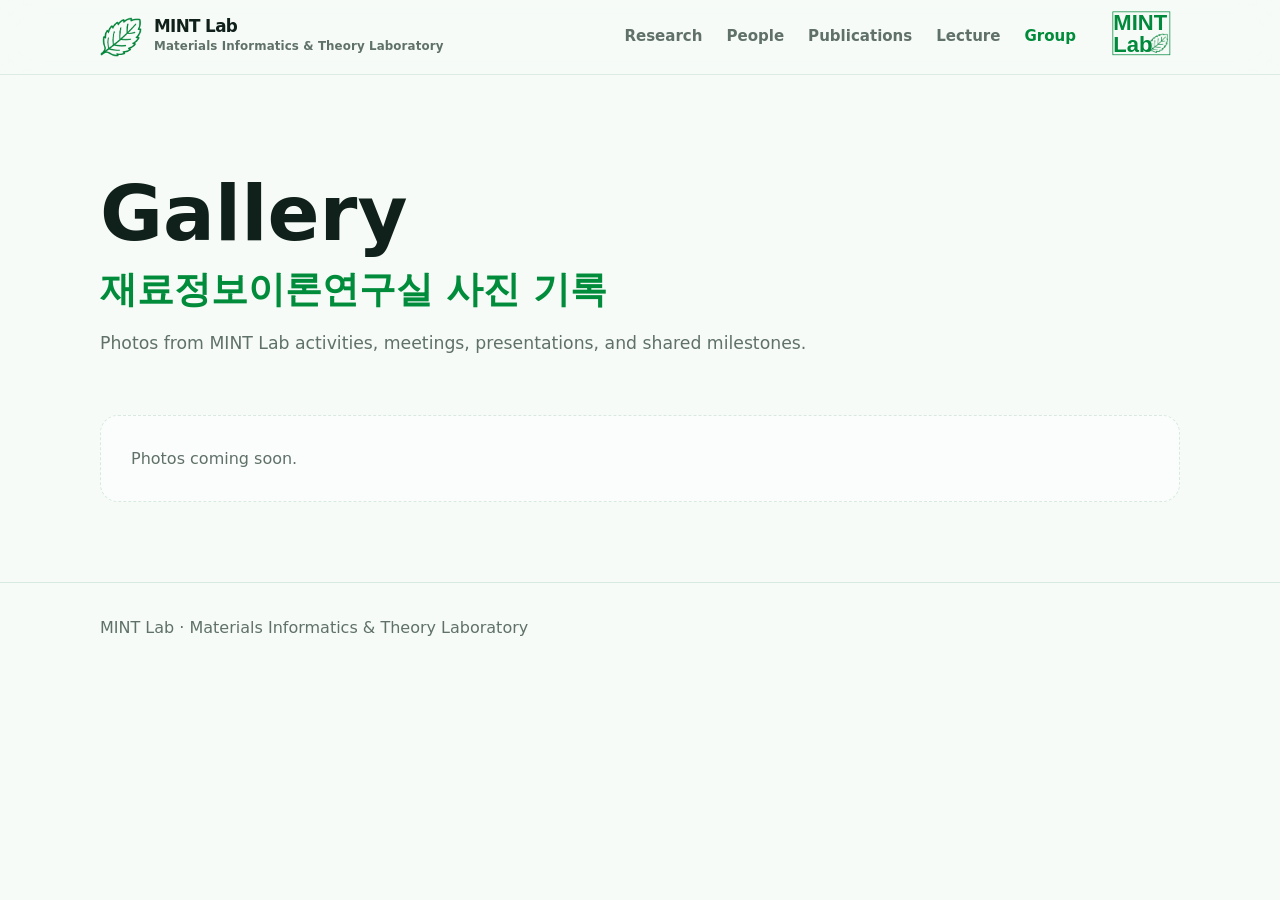
==== gallery.html @ 016ad632 "publications" ====
<!DOCTYPE html>
<html lang="en">
<head>
  <meta charset="UTF-8" />
  <meta name="viewport" content="width=device-width, initial-scale=1.0" />
  <title>MINT Lab | Gallery</title>
  <link rel="stylesheet" href="assets/css/gallery.css" />
</head>
<body>
  <nav class="nav">
    <div class="container nav-inner">
      <a class="brand" href="index.html">
        <img class="brand-logo" src="Logo.png" alt="MINT Lab logo" />
        <span class="brand-text">
          <strong>MINT Lab</strong>
          <span>Materials Informatics & Theory Laboratory</span>
        </span>
      </a>
      <div class="nav-links">
        <a href="research.html">Research</a>
        <a href="people.html">People</a>
        <div class="nav-item">
          <a href="publications.html">Publications</a>
          <div class="submenu">
            <a href="publications.html">Papers</a>
            <a href="patents.html">Patents</a>
          </div>
        </div>
        <a href="lecture.html">Lecture</a>
        <div class="nav-item">
          <a class="active" href="news.html">Group</a>
          <div class="submenu">
            <a href="news.html">News</a>
            <a class="active" href="gallery.html">Gallery</a>
          </div>
        </div>
        <img class="nav-art" src="Picture2.svg" alt="" />
      </div>
    </div>
  </nav>

  <header>
    <div class="container">
      <h1>Gallery</h1>
      <div class="highlight-line">재료정보이론연구실 사진 기록</div>
      <p class="lead">Photos from MINT Lab activities, meetings, presentations, and shared milestones.</p>
    </div>
  </header>

  <main class="container">
    <div class="gallery-grid" id="gallery-grid"></div>
    <div class="empty-gallery" id="empty-gallery">Photos coming soon.</div>
  </main>

  <footer>
    <div class="container">
      MINT Lab · Materials Informatics & Theory Laboratory
    </div>
  </footer>

  <script>
    const photos = [
      // { src: "gallery/lab-photo-001.jpg", caption: "Lab meeting, 2026" },
      // { src: "gallery/conference-001.jpg", caption: "Conference presentation" },
    ];

    const grid = document.querySelector("#gallery-grid");
    const empty = document.querySelector("#empty-gallery");

    if (photos.length > 0) {
      empty.hidden = true;
      grid.innerHTML = photos.map((photo) => `
        <figure class="gallery-item">
          <img src="${photo.src}" alt="${photo.caption}">
          <figcaption>${photo.caption}</figcaption>
        </figure>
      `).join("");
    }
  </script>
</body>
</html>
---- assets/css/gallery.css ----
:root {
      --bg: #f6fbf7;
      --surface: #ffffff;
      --line: #d8eadf;
      --ink: #10201a;
      --muted: #5f7168;
      --green: #008c3a;
      --green-soft: #dff5e7;
      --radius: 22px;
      --max: 1080px;
    }

    * { box-sizing: border-box; }

    body {
      margin: 0;
      font-family: Inter, system-ui, sans-serif;
      background: var(--bg);
      color: var(--ink);
      line-height: 1.6;
    }

    a { color: inherit; text-decoration: none; }
    .container { width: min(var(--max), calc(100% - 40px)); margin: 0 auto; }

    .nav {
      position: sticky;
      top: 0;
      z-index: 40;
      border-bottom: 1px solid rgba(216, 234, 223, .82);
      background: rgba(246, 251, 247, .82);
      backdrop-filter: blur(18px);
    }

    .nav-inner {
      height: 74px;
      display: flex;
      align-items: center;
      justify-content: space-between;
      gap: 22px;
    }

    .brand {
      display: flex;
      align-items: center;
      gap: 12px;
      font-weight: 900;
      letter-spacing: -.04em;
    }

    .brand-logo {
      width: 42px;
      height: 42px;
      object-fit: contain;
    }

    .brand-text strong { display: block; line-height: 1; font-size: 1.05rem; }
    .brand-text span { display: block; color: var(--muted); font-size: .74rem; letter-spacing: .01em; margin-top: 3px; }

    .nav-links {
      display: flex;
      gap: 24px;
      align-items: center;
      color: var(--muted);
      font-size: .94rem;
      font-weight: 700;
    }

    .nav-links a {
      display: inline-flex;
      align-items: center;
      line-height: 1;
    }

    .nav-links a:hover,
    .nav-links a.active { color: var(--green); }

    .nav-art {
      display: block;
      width: 80px;
      height: 80px;
      object-fit: contain;
      flex: 0 0 80px;
    }

    .nav-item {
      position: relative;
      display: inline-flex;
      align-items: center;
    }

    .submenu {
      position: absolute;
      top: 100%;
      left: 50%;
      transform: translateX(-50%);
      display: none;
      min-width: 104px;
      padding: 8px;
      border: 1px solid var(--line);
      border-radius: 14px;
      background: var(--surface);
      box-shadow: 0 14px 32px rgba(0,0,0,.08);
      z-index: 60;
    }

    .nav-item:hover .submenu,
    .nav-item:focus-within .submenu {
      display: grid;
      gap: 4px;
    }

    .submenu a {
      padding: 8px 10px;
      border-radius: 10px;
      white-space: nowrap;
    }

    .submenu a:hover {
      background: var(--green-soft);
      text-decoration: none;
    }

    header {
      padding: 90px 0 40px;
    }

    h1 {
      margin: 14px 0 18px;
      font-size: clamp(3rem, 6vw, 5.5rem);
      line-height: .92;
      letter-spacing: 0;
    }

    .highlight-line {
      margin: 0 0 18px;
      color: var(--green);
      font-size: clamp(1.5rem, 3vw, 2.3rem);
      font-weight: 900;
      line-height: 1.2;
    }

    .lead {
      max-width: 760px;
      color: var(--muted);
      font-size: 1.08rem;
    }

    .gallery-grid {
      display: grid;
      grid-template-columns: repeat(auto-fit, minmax(240px, 1fr));
      gap: 18px;
    }

    .gallery-item {
      margin: 0;
      background: var(--surface);
      border: 1px solid var(--line);
      border-radius: 18px;
      overflow: hidden;
      box-shadow: 0 10px 32px rgba(0,0,0,.04);
    }

    .gallery-item img {
      display: block;
      width: 100%;
      aspect-ratio: 4 / 3;
      object-fit: cover;
      background: var(--green-soft);
    }

    .gallery-item figcaption {
      padding: 14px 16px 16px;
      color: var(--muted);
      font-weight: 700;
    }

    .empty-gallery {
      padding: 30px;
      border: 1px dashed var(--line);
      border-radius: 18px;
      color: var(--muted);
      background: rgba(255,255,255,.56);
    }

    footer {
      border-top: 1px solid var(--line);
      margin-top: 80px;
      padding: 32px 0;
      color: var(--muted);
    }

    @media (max-width: 860px) {
      .nav-inner {
        height: auto;
        min-height: 74px;
        align-items: flex-start;
        flex-direction: column;
        justify-content: center;
        padding: 14px 0;
      }

      .nav-links {
        gap: 14px;
        flex-wrap: wrap;
        font-size: .9rem;
      }

      .brand-text span { display: none; }
    }
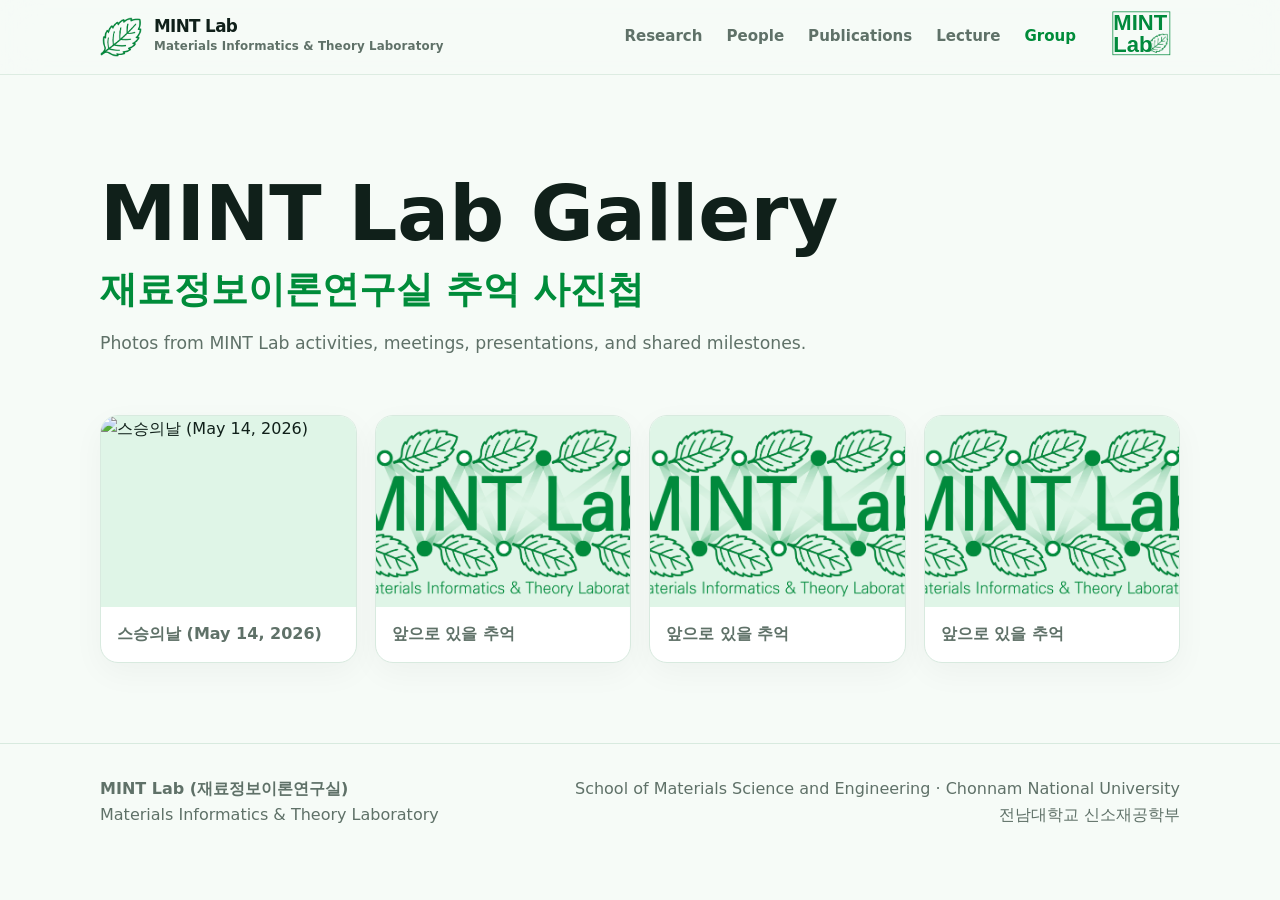
==== commit bf229143: "people updates" ====
--- a/gallery.html
+++ b/gallery.html
@@ -10,7 +10,7 @@
   <nav class="nav">
     <div class="container nav-inner">
       <a class="brand" href="index.html">
-        <img class="brand-logo" src="Logo.png" alt="MINT Lab logo" />
+        <img class="brand-logo" src="assets/images/site/mint-leaf-icon.png" alt="MINT Lab logo" />
         <span class="brand-text">
           <strong>MINT Lab</strong>
           <span>Materials Informatics & Theory Laboratory</span>
@@ -34,15 +34,15 @@
             <a class="active" href="gallery.html">Gallery</a>
           </div>
         </div>
-        <img class="nav-art" src="Picture2.svg" alt="" />
+        <img class="nav-art" src="assets/images/site/mint-lab-square-logo.svg" alt="" />
       </div>
     </div>
   </nav>
 
   <header>
     <div class="container">
-      <h1>Gallery</h1>
-      <div class="highlight-line">재료정보이론연구실 사진 기록</div>
+      <h1>MINT Lab Gallery</h1>
+      <div class="highlight-line">재료정보이론연구실 추억 사진첩</div>
       <p class="lead">Photos from MINT Lab activities, meetings, presentations, and shared milestones.</p>
     </div>
   </header>
@@ -52,16 +52,39 @@
     <div class="empty-gallery" id="empty-gallery">Photos coming soon.</div>
   </main>
 
-  <footer>
-    <div class="container">
-      MINT Lab · Materials Informatics & Theory Laboratory
+  <div class="lightbox" id="lightbox" hidden>
+    <button class="lightbox-close" type="button" aria-label="Close enlarged photo">×</button>
+    <button class="lightbox-nav lightbox-prev" type="button" aria-label="Previous photo">‹</button>
+    <figure class="lightbox-content">
+      <img id="lightbox-image" src="" alt="" />
+      <figcaption id="lightbox-caption"></figcaption>
+    </figure>
+    <button class="lightbox-nav lightbox-next" type="button" aria-label="Next photo">›</button>
+  </div>
+  <footer id="contact">
+    <div class="container footer-inner">
+      <div>
+        <strong style="color: var(--dark);">
+          MINT Lab (재료정보이론연구실)
+        </strong><br />
+        Materials Informatics & Theory Laboratory
+      </div>
+      <div>
+        School of Materials Science and Engineering · Chonnam National University
+        <br />
+        <span style="display: block; text-align: right;">
+          전남대학교 신소재공학부
+        </span>
+      </div>
     </div>
   </footer>
 
   <script>
     const photos = [
-      // { src: "gallery/lab-photo-001.jpg", caption: "Lab meeting, 2026" },
-      // { src: "gallery/conference-001.jpg", caption: "Conference presentation" },
+      { src: "gallery/20260514_0.png", caption: "스승의날 (May 14, 2026)" },
+      { src: "assets/images/site/mint-lab-horizontal-logo.png", caption: "앞으로 있을 추억" },
+      { src: "assets/images/site/mint-lab-horizontal-logo.png", caption: "앞으로 있을 추억" },
+      { src: "assets/images/site/mint-lab-horizontal-logo.png", caption: "앞으로 있을 추억" },
     ];
 
     const grid = document.querySelector("#gallery-grid");
@@ -69,13 +92,76 @@
 
     if (photos.length > 0) {
       empty.hidden = true;
-      grid.innerHTML = photos.map((photo) => `
-        <figure class="gallery-item">
+      grid.innerHTML = photos.map((photo, index) => `
+        <figure class="gallery-item" tabindex="0" role="button" data-photo-index="${index}" aria-label="Open photo: ${photo.caption}">
           <img src="${photo.src}" alt="${photo.caption}">
           <figcaption>${photo.caption}</figcaption>
         </figure>
       `).join("");
     }
+
+    const lightbox = document.querySelector("#lightbox");
+    const lightboxImage = document.querySelector("#lightbox-image");
+    const lightboxCaption = document.querySelector("#lightbox-caption");
+    const closeButton = document.querySelector(".lightbox-close");
+    const previousButton = document.querySelector(".lightbox-prev");
+    const nextButton = document.querySelector(".lightbox-next");
+    let currentPhotoIndex = 0;
+
+    function showPhoto(index) {
+      currentPhotoIndex = (index + photos.length) % photos.length;
+      const photo = photos[currentPhotoIndex];
+
+      lightboxImage.src = photo.src;
+      lightboxImage.alt = photo.caption;
+      lightboxCaption.textContent = photo.caption;
+    }
+
+    function openLightbox(item) {
+      showPhoto(Number(item.dataset.photoIndex || 0));
+      lightbox.hidden = false;
+      document.body.classList.add("lightbox-open");
+      closeButton.focus();
+    }
+
+    function closeLightbox() {
+      lightbox.hidden = true;
+      document.body.classList.remove("lightbox-open");
+      lightboxImage.src = "";
+    }
+
+    function showPreviousPhoto() {
+      showPhoto(currentPhotoIndex - 1);
+    }
+
+    function showNextPhoto() {
+      showPhoto(currentPhotoIndex + 1);
+    }
+
+    grid.addEventListener("click", (event) => {
+      const item = event.target.closest(".gallery-item");
+      if (item) openLightbox(item);
+    });
+
+    grid.addEventListener("keydown", (event) => {
+      const item = event.target.closest(".gallery-item");
+      if (!item || !["Enter", " "].includes(event.key)) return;
+      event.preventDefault();
+      openLightbox(item);
+    });
+
+    lightbox.addEventListener("click", (event) => {
+      if (event.target === lightbox || event.target === closeButton) closeLightbox();
+    });
+
+    previousButton.addEventListener("click", showPreviousPhoto);
+    nextButton.addEventListener("click", showNextPhoto);
+
+    document.addEventListener("keydown", (event) => {
+      if (event.key === "Escape" && !lightbox.hidden) closeLightbox();
+      if (event.key === "ArrowLeft" && !lightbox.hidden) showPreviousPhoto();
+      if (event.key === "ArrowRight" && !lightbox.hidden) showNextPhoto();
+    });
   </script>
 </body>
 </html>
--- a/assets/css/gallery.css
+++ b/assets/css/gallery.css
@@ -159,6 +159,15 @@
       border-radius: 18px;
       overflow: hidden;
       box-shadow: 0 10px 32px rgba(0,0,0,.04);
+      cursor: zoom-in;
+      transition: transform .18s ease, box-shadow .18s ease;
+    }
+
+    .gallery-item:hover,
+    .gallery-item:focus-visible {
+      transform: translateY(-2px);
+      box-shadow: 0 16px 42px rgba(0,0,0,.08);
+      outline: none;
     }
 
     .gallery-item img {
@@ -182,6 +191,125 @@
       color: var(--muted);
       background: rgba(255,255,255,.56);
     }
+
+    .lightbox {
+      position: fixed;
+      inset: 0;
+      z-index: 100;
+      display: grid;
+      place-items: center;
+      padding: 28px;
+      background: rgba(7, 19, 14, .78);
+      backdrop-filter: blur(10px);
+    }
+
+    .lightbox[hidden] {
+      display: none;
+    }
+
+    .lightbox-open {
+      overflow: hidden;
+    }
+
+    .lightbox-content {
+      width: min(100%, 1080px);
+      max-height: min(86vh, 820px);
+      margin: 0;
+      display: grid;
+      gap: 14px;
+    }
+
+    .lightbox-content img {
+      width: 100%;
+      max-height: calc(86vh - 70px);
+      object-fit: contain;
+      border-radius: 18px;
+      background: var(--surface);
+      box-shadow: 0 28px 80px rgba(0,0,0,.28);
+    }
+
+    .lightbox-content figcaption {
+      color: white;
+      font-weight: 800;
+      text-align: center;
+    }
+
+    .lightbox-close {
+      position: fixed;
+      top: 18px;
+      right: 18px;
+      width: 44px;
+      height: 44px;
+      border: 1px solid rgba(255,255,255,.72);
+      border-radius: 999px;
+      background: rgba(7, 19, 14, .76);
+      color: white;
+      font-size: 2rem;
+      line-height: 1;
+      cursor: pointer;
+      box-shadow: 0 12px 32px rgba(0,0,0,.28);
+    }
+
+    .lightbox-close:hover,
+    .lightbox-close:focus-visible {
+      background: rgba(0, 140, 58, .92);
+      outline: none;
+    }
+
+    .lightbox-nav {
+      position: fixed;
+      top: 50%;
+      transform: translateY(-50%);
+      width: 54px;
+      height: 54px;
+      border: 1px solid rgba(255,255,255,.72);
+      border-radius: 999px;
+      background: rgba(7, 19, 14, .76);
+      color: white;
+      font-size: 3rem;
+      line-height: 1;
+      cursor: pointer;
+      box-shadow: 0 12px 32px rgba(0,0,0,.28);
+    }
+
+    .lightbox-prev {
+      left: 18px;
+    }
+
+    .lightbox-next {
+      right: 18px;
+    }
+
+    .lightbox-nav:hover,
+    .lightbox-nav:focus-visible {
+      background: rgba(0, 140, 58, .92);
+      outline: none;
+    }
+
+    @media (max-width: 760px) {
+      .lightbox {
+        padding: 72px 16px 28px;
+      }
+
+      .lightbox-nav {
+        top: auto;
+        bottom: 16px;
+        transform: none;
+        width: 46px;
+        height: 46px;
+        font-size: 2.5rem;
+      }
+
+      .lightbox-prev {
+        left: calc(50% - 58px);
+      }
+
+      .lightbox-next {
+        right: calc(50% - 58px);
+      }
+    }
+
+    .footer-inner { display: flex; justify-content: space-between; gap: 22px; flex-wrap: wrap; }
 
     footer {
       border-top: 1px solid var(--line);
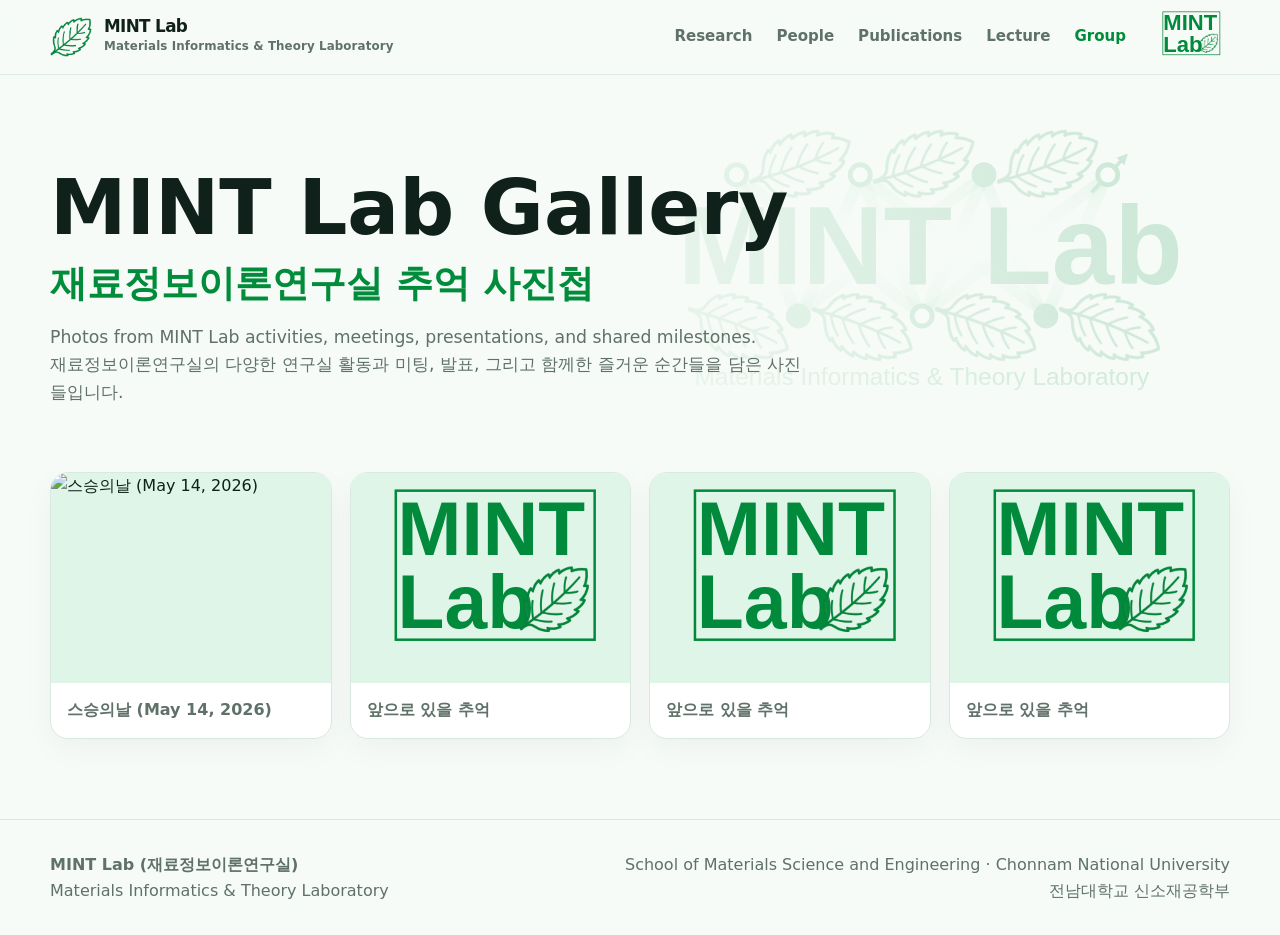
==== commit 6fd7ac0d: "updates" ====
--- a/gallery.html
+++ b/gallery.html
@@ -5,6 +5,8 @@
   <meta name="viewport" content="width=device-width, initial-scale=1.0" />
   <title>MINT Lab | Gallery</title>
   <link rel="stylesheet" href="assets/css/gallery.css" />
+  <link rel="stylesheet" href="assets/css/navigation.css" />
+  <script src="assets/js/navigation.js" defer></script>
 </head>
 <body>
   <nav class="nav">
@@ -16,6 +18,7 @@
           <span>Materials Informatics & Theory Laboratory</span>
         </span>
       </a>
+      <button class="menu-button" aria-label="Open navigation">Menu</button>
       <div class="nav-links">
         <a href="research.html">Research</a>
         <a href="people.html">People</a>
@@ -43,7 +46,10 @@
     <div class="container">
       <h1>MINT Lab Gallery</h1>
       <div class="highlight-line">재료정보이론연구실 추억 사진첩</div>
-      <p class="lead">Photos from MINT Lab activities, meetings, presentations, and shared milestones.</p>
+      <p class="lead">
+        Photos from MINT Lab activities, meetings, presentations, and shared milestones.<br />
+        재료정보이론연구실의 다양한 연구실 활동과 미팅, 발표, 그리고 함께한 즐거운 순간들을 담은 사진들입니다.
+      </p>
     </div>
   </header>
 
@@ -82,9 +88,9 @@
   <script>
     const photos = [
       { src: "gallery/20260514_0.png", caption: "스승의날 (May 14, 2026)" },
-      { src: "assets/images/site/mint-lab-horizontal-logo.png", caption: "앞으로 있을 추억" },
-      { src: "assets/images/site/mint-lab-horizontal-logo.png", caption: "앞으로 있을 추억" },
-      { src: "assets/images/site/mint-lab-horizontal-logo.png", caption: "앞으로 있을 추억" },
+      { src: "assets/images/site/mint-lab-square-logo.svg", caption: "앞으로 있을 추억" },
+      { src: "assets/images/site/mint-lab-square-logo.svg", caption: "앞으로 있을 추억" },
+      { src: "assets/images/site/mint-lab-square-logo.svg", caption: "앞으로 있을 추억" },
     ];
 
     const grid = document.querySelector("#gallery-grid");
--- a/assets/css/gallery.css
+++ b/assets/css/gallery.css
@@ -7,7 +7,7 @@
       --green: #008c3a;
       --green-soft: #dff5e7;
       --radius: 22px;
-      --max: 1080px;
+      --max: 1180px;
     }
 
     * { box-sizing: border-box; }
@@ -122,7 +122,42 @@
     }
 
     header {
-      padding: 90px 0 40px;
+      position: relative;
+      overflow: hidden;
+      min-height: 340px;
+      padding: 84px 0 48px;
+      isolation: isolate;
+    }
+
+    header::before {
+      content: "";
+      position: absolute;
+      inset: 0;
+      z-index: 0;
+      background-image: url("../images/site/mint-lab-horizontal-logo.svg");
+      background-position: right max(20px, calc((100vw - var(--max)) / 2)) top 34px;
+      background-size: min(620px, 50vw) auto;
+      background-repeat: no-repeat;
+      opacity: .34;
+      -webkit-mask-image: linear-gradient(225deg, #000 0%, rgba(0,0,0,.78) 34%, rgba(0,0,0,.30) 68%, transparent 96%);
+      mask-image: linear-gradient(225deg, #000 0%, rgba(0,0,0,.78) 34%, rgba(0,0,0,.30) 68%, transparent 96%);
+      pointer-events: none;
+    }
+
+    header::after {
+      content: "";
+      position: absolute;
+      inset: 0;
+      z-index: 0;
+      background:
+        linear-gradient(135deg, rgba(246, 251, 247, .96) 0%, rgba(246, 251, 247, .72) 42%, rgba(246, 251, 247, .18) 100%),
+        linear-gradient(180deg, rgba(246, 251, 247, 0) 0%, rgba(246, 251, 247, .22) 76%, var(--bg) 100%);
+      pointer-events: none;
+    }
+
+    header .container {
+      position: relative;
+      z-index: 1;
     }
 
     h1 {
@@ -287,6 +322,16 @@
     }
 
     @media (max-width: 760px) {
+      header {
+        min-height: auto;
+        padding: 58px 0 34px;
+      }
+
+      header::before {
+        background-position: right 20px top 24px;
+        background-size: 430px auto;
+      }
+
       .lightbox {
         padding: 72px 16px 28px;
       }
--- a/assets/css/navigation.css
+++ b/assets/css/navigation.css
@@ -0,0 +1,113 @@
+.menu-button {
+  display: none;
+  border: 1px solid var(--line);
+  background: var(--surface);
+  border-radius: 999px;
+  padding: 9px 13px;
+  font-weight: 800;
+  color: var(--ink);
+  cursor: pointer;
+}
+
+@media (max-width: 920px) {
+  .nav-inner {
+    height: 74px;
+    min-height: 74px;
+    flex-direction: row;
+    align-items: center;
+    justify-content: space-between;
+    padding: 0;
+  }
+
+  .nav-links {
+    position: fixed;
+    top: 74px;
+    left: 20px;
+    right: 20px;
+    display: none;
+    flex-direction: column;
+    align-items: stretch;
+    gap: 14px;
+    padding: 18px;
+    border-radius: 20px;
+    border: 1px solid var(--line);
+    background: var(--surface);
+    box-shadow: var(--shadow, 0 28px 80px rgba(0, 70, 32, .12));
+    z-index: 80;
+  }
+
+  .nav-links .nav-art {
+    display: none;
+  }
+
+  .nav-links .nav-item {
+    display: grid;
+    gap: 8px;
+    align-items: start;
+  }
+
+  .nav-links .submenu {
+    position: static;
+    display: grid;
+    transform: none;
+    min-width: 0;
+    width: 100%;
+    margin: 0;
+    padding: 0 0 0 16px;
+    border: 0;
+    border-radius: 0;
+    background: transparent;
+    box-shadow: none;
+    gap: 6px;
+  }
+
+  .nav-links .submenu a {
+    padding: 4px 0;
+    color: var(--muted);
+    font-size: .9em;
+  }
+
+  .nav-links .submenu a:hover,
+  .nav-links .submenu a.active {
+    background: transparent;
+    color: var(--green);
+  }
+
+  .nav-links.open {
+    display: flex;
+  }
+
+  .menu-button {
+    display: inline-flex;
+  }
+}
+
+@media (max-width: 640px) {
+  .brand-text span {
+    display: none;
+  }
+
+  footer {
+    padding: 28px 0;
+  }
+
+  .footer-inner {
+    flex-direction: column;
+    align-items: flex-start;
+    gap: 18px;
+    font-size: .95rem;
+    line-height: 1.55;
+  }
+
+  .footer-inner > div {
+    width: 100%;
+  }
+
+  .footer-inner > div:last-child {
+    max-width: 23rem;
+  }
+
+  .footer-inner > div:last-child span {
+    text-align: left !important;
+  }
+}
